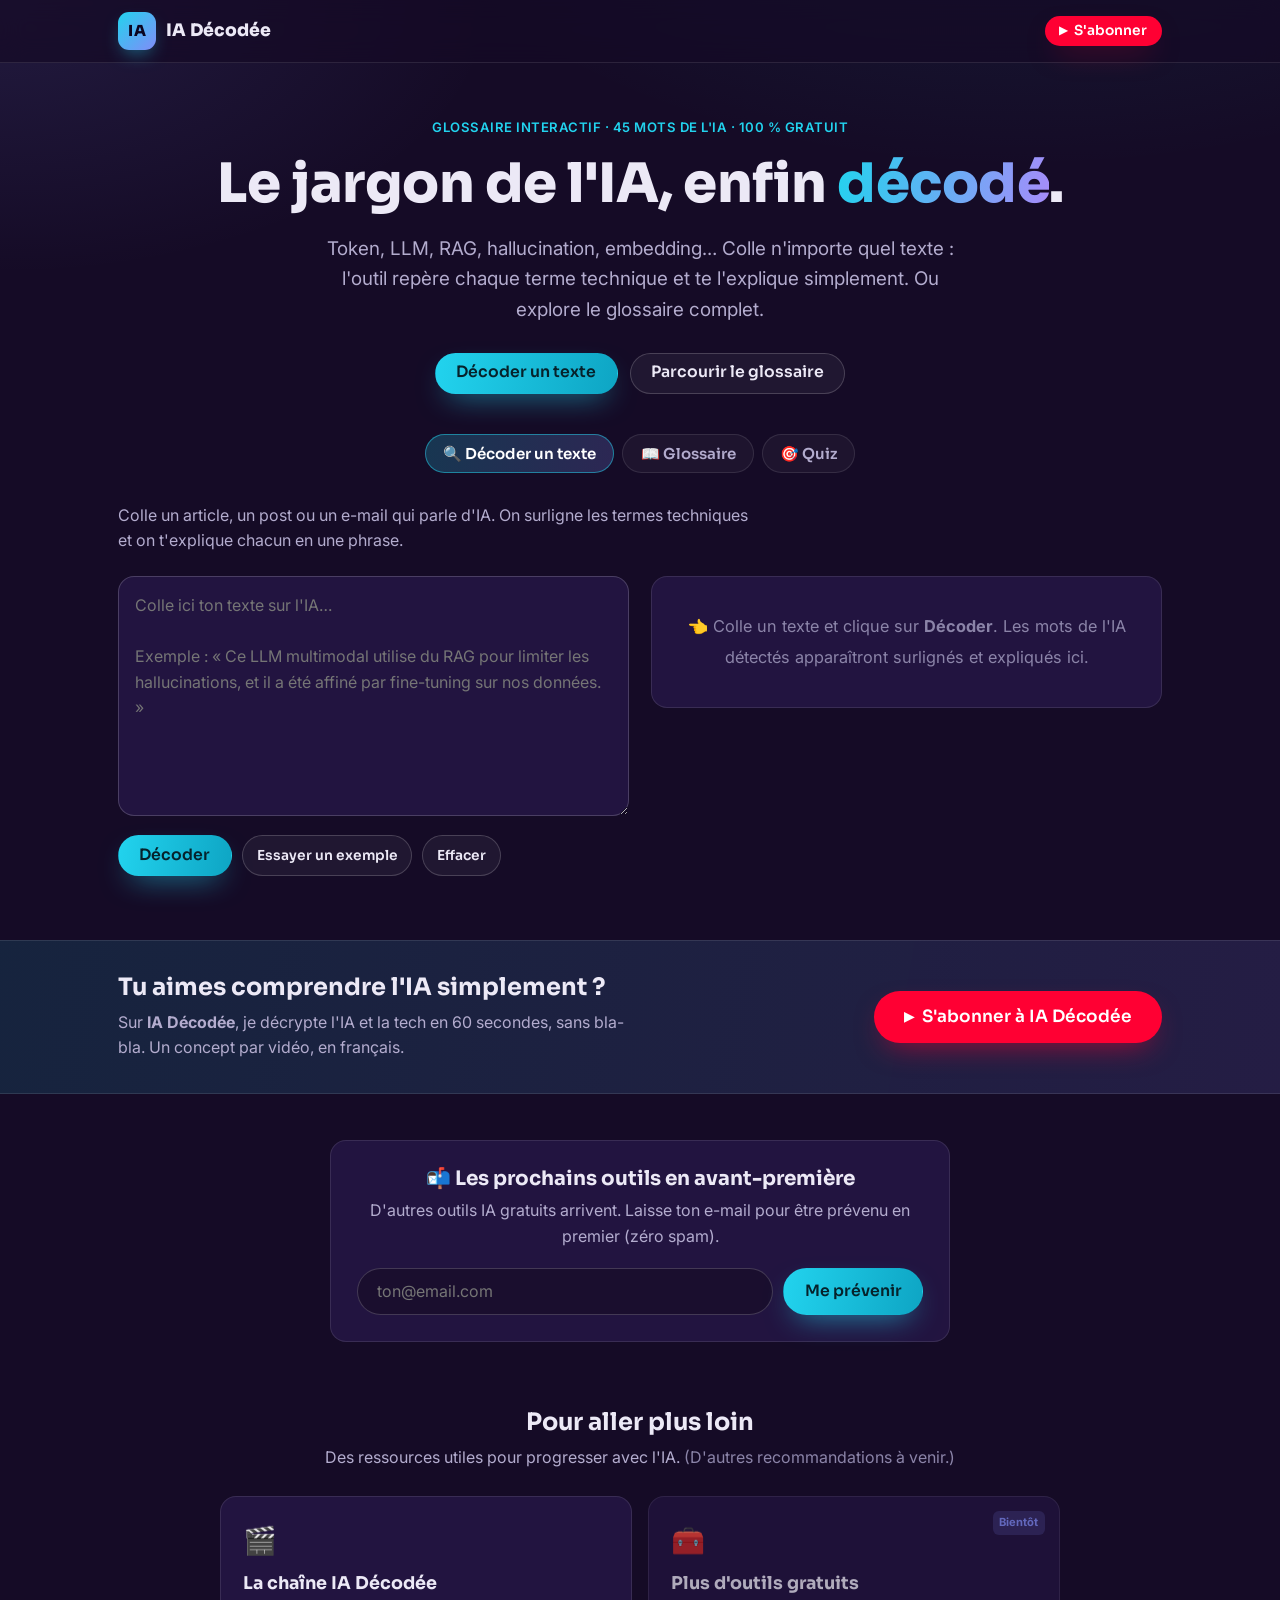
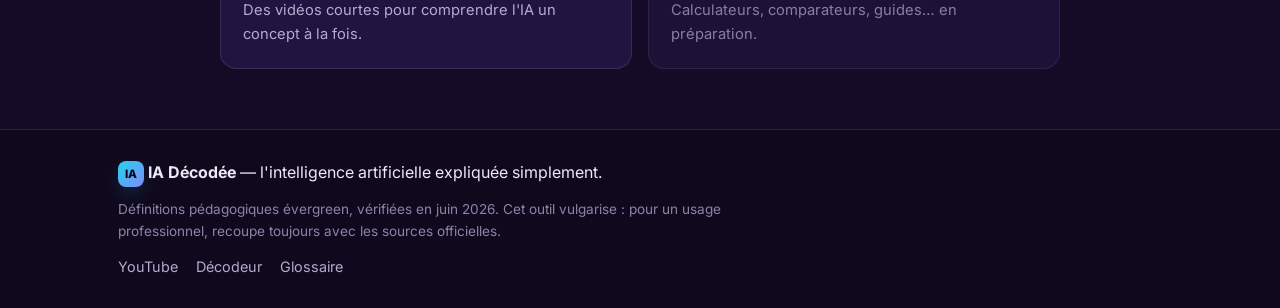
==== index.html @ 43be8f82 "IA Décodée — Décodeur de jargon IA (glossaire interactif 45 termes + décodeur de texte + quiz)" ====
<!DOCTYPE html>
<html lang="fr">
<head>
<meta charset="UTF-8" />
<meta name="viewport" content="width=device-width, initial-scale=1.0" />
<title>Décodeur de jargon IA — comprends tous les mots de l'intelligence artificielle | IA Décodée</title>
<meta name="description" content="Colle un texte sur l'IA : l'outil repère et explique automatiquement chaque terme technique (token, LLM, RAG, hallucination…). Glossaire interactif de 45 mots de l'IA, expliqués simplement en français. Gratuit." />
<meta name="keywords" content="glossaire IA, jargon intelligence artificielle, lexique IA, token, LLM, RAG, hallucination, IA expliquée simplement, vocabulaire IA français" />
<meta name="author" content="IA Décodée" />
<meta name="robots" content="index, follow" />
<link rel="canonical" href="https://itachiuchiha976.github.io/decodeur-ia/" />
<meta name="theme-color" content="#1a0e2e" />

<!-- Open Graph -->
<meta property="og:type" content="website" />
<meta property="og:site_name" content="IA Décodée" />
<meta property="og:title" content="Décodeur de jargon IA — tous les mots de l'IA expliqués simplement" />
<meta property="og:description" content="Colle un texte : l'outil repère et explique chaque terme technique de l'IA. Glossaire interactif de 45 mots, en français, gratuit." />
<meta property="og:url" content="https://itachiuchiha976.github.io/decodeur-ia/" />
<meta property="og:image" content="https://itachiuchiha976.github.io/decodeur-ia/og-image.png" />
<meta property="og:image:width" content="1200" />
<meta property="og:image:height" content="630" />
<meta property="og:locale" content="fr_FR" />

<!-- Twitter -->
<meta name="twitter:card" content="summary_large_image" />
<meta name="twitter:title" content="Décodeur de jargon IA — IA Décodée" />
<meta name="twitter:description" content="Colle un texte : l'outil explique chaque terme de l'IA. Glossaire interactif de 45 mots, en français." />
<meta name="twitter:image" content="https://itachiuchiha976.github.io/decodeur-ia/og-image.png" />

<link rel="icon" type="image/svg+xml" href="favicon.svg" />
<link rel="apple-touch-icon" href="favicon.svg" />
<link rel="manifest" href="manifest.webmanifest" />
<link rel="preconnect" href="https://fonts.googleapis.com" />
<link rel="preconnect" href="https://fonts.gstatic.com" crossorigin />
<link href="https://fonts.googleapis.com/css2?family=Sora:wght@400;600;700;800&family=Inter:wght@400;500;600&display=swap" rel="stylesheet" />
<link rel="stylesheet" href="styles.css" />

<!-- JSON-LD -->
<script type="application/ld+json">
{
  "@context": "https://schema.org",
  "@type": "WebApplication",
  "name": "Décodeur de jargon IA",
  "url": "https://itachiuchiha976.github.io/decodeur-ia/",
  "applicationCategory": "EducationalApplication",
  "operatingSystem": "Web",
  "inLanguage": "fr",
  "description": "Outil gratuit qui repère et explique automatiquement les termes de l'intelligence artificielle dans un texte, avec un glossaire interactif de 45 mots expliqués simplement.",
  "offers": { "@type": "Offer", "price": "0", "priceCurrency": "EUR" },
  "publisher": { "@type": "Organization", "name": "IA Décodée", "url": "https://www.youtube.com/@iadecodefr" }
}
</script>
<script type="application/ld+json">
{
  "@context": "https://schema.org",
  "@type": "FAQPage",
  "mainEntity": [
    {
      "@type": "Question",
      "name": "Qu'est-ce qu'un token en intelligence artificielle ?",
      "acceptedAnswer": { "@type": "Answer", "text": "Un token est l'unité de base que lit et produit un modèle de langage : un fragment de texte, souvent un bout de mot. En français, comptez environ 750 mots pour 1000 tokens." }
    },
    {
      "@type": "Question",
      "name": "Que veut dire LLM ?",
      "acceptedAnswer": { "@type": "Answer", "text": "LLM signifie « Large Language Model », grand modèle de langage : un modèle entraîné sur d'énormes quantités de texte pour comprendre et générer du langage. ChatGPT, Claude et Gemini reposent sur des LLM." }
    },
    {
      "@type": "Question",
      "name": "Qu'est-ce qu'une hallucination de l'IA ?",
      "acceptedAnswer": { "@type": "Answer", "text": "Une hallucination, c'est quand une IA génère une information fausse ou inventée tout en paraissant sûre d'elle, car elle prédit du texte plausible sans vérifier les faits." }
    }
  ]
}
</script>
</head>
<body>

<!-- AdSense : décommenter et remplacer ca-pub-XXXX par l'ID réel une fois le compte approuvé.
<script async src="https://pagead2.googlesyndication.com/pagead/js/adsbygoogle.js?client=ca-pub-XXXXXXXXXXXXXXXX" crossorigin="anonymous"></script>
-->

<header class="site-header">
  <div class="wrap header-inner">
    <a class="brand" href="./" aria-label="IA Décodée — accueil">
      <span class="brand-logo" aria-hidden="true">IA</span>
      <span class="brand-name">IA&nbsp;Décodée</span>
    </a>
    <a class="btn btn-sub btn-sm" href="https://www.youtube.com/@iadecodefr?sub_confirmation=1" target="_blank" rel="noopener">
      <span class="yt-ico" aria-hidden="true">▶</span> S'abonner
    </a>
  </div>
</header>

<main>
  <section class="hero">
    <div class="wrap">
      <p class="eyebrow">Glossaire interactif · 45 mots de l'IA · 100&nbsp;% gratuit</p>
      <h1>Le jargon de l'IA, enfin <span class="grad">décodé</span>.</h1>
      <p class="lead">Token, LLM, RAG, hallucination, embedding… Colle n'importe quel texte&nbsp;: l'outil repère chaque terme technique et te l'explique simplement. Ou explore le glossaire complet.</p>
      <div class="hero-actions">
        <a href="#decodeur" class="btn btn-primary">Décoder un texte</a>
        <a href="#glossaire" class="btn btn-ghost">Parcourir le glossaire</a>
      </div>
    </div>
  </section>

  <nav class="tabs wrap" role="tablist" aria-label="Sections de l'outil">
    <button class="tab is-active" data-tab="decodeur" role="tab" aria-selected="true">🔍 Décoder un texte</button>
    <button class="tab" data-tab="glossaire" role="tab" aria-selected="false">📖 Glossaire</button>
    <button class="tab" data-tab="quiz" role="tab" aria-selected="false">🎯 Quiz</button>
  </nav>

  <!-- ===== DÉCODEUR ===== -->
  <section id="decodeur" class="panel wrap is-active" role="tabpanel">
    <h2 class="sr-only">Décoder un texte</h2>
    <p class="panel-intro">Colle un article, un post ou un e-mail qui parle d'IA. On surligne les termes techniques et on t'explique chacun en une phrase.</p>
    <div class="decoder-grid">
      <div class="decoder-input">
        <textarea id="decoder-text" placeholder="Colle ici ton texte sur l'IA…&#10;&#10;Exemple : « Ce LLM multimodal utilise du RAG pour limiter les hallucinations, et il a été affiné par fine-tuning sur nos données. »"></textarea>
        <div class="decoder-buttons">
          <button id="btn-decode" class="btn btn-primary">Décoder</button>
          <button id="btn-sample" class="btn btn-ghost btn-sm">Essayer un exemple</button>
          <button id="btn-clear" class="btn btn-ghost btn-sm">Effacer</button>
        </div>
      </div>
      <div class="decoder-output">
        <div id="decoder-result" class="decoder-result placeholder">
          <p>👈 Colle un texte et clique sur <strong>Décoder</strong>. Les mots de l'IA détectés apparaîtront surlignés et expliqués ici.</p>
        </div>
        <div id="decoder-terms" class="detected-terms"></div>
      </div>
    </div>
  </section>

  <!-- ===== GLOSSAIRE ===== -->
  <section id="glossaire" class="panel wrap" role="tabpanel" hidden>
    <h2 class="sr-only">Glossaire de l'IA</h2>
    <div class="glossary-controls">
      <input id="search" type="search" placeholder="🔎 Chercher un terme (token, RAG, biais…)" aria-label="Chercher un terme" />
      <div id="cat-filters" class="filters" role="group" aria-label="Filtrer par catégorie"></div>
    </div>
    <p id="result-count" class="result-count"></p>
    <div id="glossary-grid" class="glossary-grid"></div>
    <p id="no-result" class="no-result" hidden>Aucun terme ne correspond. Essaie un autre mot.</p>
  </section>

  <!-- ===== QUIZ ===== -->
  <section id="quiz" class="panel wrap" role="tabpanel" hidden>
    <h2 class="sr-only">Quiz IA</h2>
    <div id="quiz-box" class="quiz-box">
      <div class="quiz-start">
        <h3>Teste tes connaissances en IA</h3>
        <p>10 questions tirées du glossaire. Sauras-tu reconnaître les bons concepts&nbsp;?</p>
        <button id="btn-quiz-start" class="btn btn-primary">Commencer le quiz</button>
      </div>
    </div>
  </section>

  <!-- ===== FUNNEL ===== -->
  <section class="cta-band">
    <div class="wrap cta-inner">
      <div class="cta-text">
        <h2>Tu aimes comprendre l'IA simplement&nbsp;?</h2>
        <p>Sur <strong>IA Décodée</strong>, je décrypte l'IA et la tech en 60 secondes, sans bla-bla. Un concept par vidéo, en français.</p>
      </div>
      <a class="btn btn-sub btn-lg" href="https://www.youtube.com/@iadecodefr?sub_confirmation=1" target="_blank" rel="noopener">
        <span class="yt-ico" aria-hidden="true">▶</span> S'abonner à IA&nbsp;Décodée
      </a>
    </div>
  </section>

  <section class="email-capture wrap">
    <div class="email-card">
      <h3>📬 Les prochains outils en avant-première</h3>
      <p>D'autres outils IA gratuits arrivent. Laisse ton e-mail pour être prévenu en premier (zéro spam).</p>
      <form id="email-form" class="email-form">
        <input id="email-input" type="email" required placeholder="ton@email.com" aria-label="Ton adresse e-mail" />
        <button type="submit" class="btn btn-primary">Me prévenir</button>
      </form>
      <p id="email-msg" class="email-msg" hidden>✅ C'est noté, merci&nbsp;! Tu seras prévenu pour les prochains outils.</p>
    </div>
  </section>

  <section class="resources wrap">
    <h2>Pour aller plus loin</h2>
    <p class="resources-sub">Des ressources utiles pour progresser avec l'IA. <span class="muted">(D'autres recommandations à venir.)</span></p>
    <div class="resource-grid">
      <a class="resource-card" href="https://www.youtube.com/@iadecodefr" target="_blank" rel="noopener">
        <span class="resource-ico">🎬</span>
        <h3>La chaîne IA Décodée</h3>
        <p>Des vidéos courtes pour comprendre l'IA un concept à la fois.</p>
      </a>
      <div class="resource-card soon">
        <span class="resource-ico">🧰</span>
        <h3>Plus d'outils gratuits</h3>
        <p>Calculateurs, comparateurs, guides… en préparation.</p>
        <span class="badge-soon">Bientôt</span>
      </div>
      <!-- Emplacement prêt pour des recommandations d'outils (affiliation possible). -->
    </div>
  </section>
</main>

<footer class="site-footer">
  <div class="wrap footer-inner">
    <div>
      <span class="brand-logo small" aria-hidden="true">IA</span>
      <strong>IA Décodée</strong> — l'intelligence artificielle expliquée simplement.
    </div>
    <p class="footer-note">Définitions pédagogiques évergreen, vérifiées en juin 2026. Cet outil vulgarise&nbsp;: pour un usage professionnel, recoupe toujours avec les sources officielles.</p>
    <div class="footer-links">
      <a href="https://www.youtube.com/@iadecodefr?sub_confirmation=1" target="_blank" rel="noopener">YouTube</a>
      <a href="#decodeur">Décodeur</a>
      <a href="#glossaire">Glossaire</a>
    </div>
  </div>
</footer>

<!-- Modal terme -->
<div id="term-modal" class="modal" hidden role="dialog" aria-modal="true" aria-labelledby="modal-title">
  <div class="modal-backdrop" data-close></div>
  <div class="modal-card">
    <button class="modal-close" data-close aria-label="Fermer">×</button>
    <div id="modal-body"></div>
  </div>
</div>

<script src="data.js"></script>
<script src="app.js"></script>
</body>
</html>
---- styles.css ----
/* ===== IA Décodée — Décodeur de jargon IA ===== */
:root{
  --bg:#150b26;
  --bg-2:#1a0e2e;
  --panel:#221440;
  --panel-2:#2a1850;
  --line:rgba(255,255,255,.10);
  --line-strong:rgba(255,255,255,.18);
  --text:#ece9f6;
  --text-dim:#b3acce;
  --muted:#8b84a8;
  --cyan:#22d3ee;
  --cyan-2:#0ea5c4;
  --indigo:#818cf8;
  --violet:#a78bfa;
  --green:#34d399;
  --amber:#fbbf24;
  --pink:#f472b6;
  --radius:16px;
  --radius-sm:11px;
  --shadow:0 18px 50px -22px rgba(0,0,0,.7);
  --maxw:1080px;
}
*{box-sizing:border-box}
html{scroll-behavior:smooth}
body{
  margin:0;
  font-family:"Inter",system-ui,-apple-system,Segoe UI,Roboto,sans-serif;
  background:
    radial-gradient(1100px 600px at 80% -10%, rgba(34,211,238,.10), transparent 60%),
    radial-gradient(900px 500px at 0% 0%, rgba(129,140,248,.12), transparent 55%),
    var(--bg);
  color:var(--text);
  line-height:1.6;
  -webkit-font-smoothing:antialiased;
}
.wrap{width:100%;max-width:var(--maxw);margin:0 auto;padding:0 18px}
h1,h2,h3{font-family:"Sora",sans-serif;line-height:1.18;margin:0}
a{color:var(--cyan);text-decoration:none}
.sr-only{position:absolute;width:1px;height:1px;padding:0;margin:-1px;overflow:hidden;clip:rect(0,0,0,0);border:0}
.muted{color:var(--muted)}
.grad{background:linear-gradient(100deg,var(--cyan),var(--violet));-webkit-background-clip:text;background-clip:text;color:transparent}

/* ===== Buttons ===== */
.btn{
  display:inline-flex;align-items:center;gap:.5em;justify-content:center;
  font-family:"Sora",sans-serif;font-weight:600;font-size:.98rem;
  padding:.74em 1.3em;border-radius:999px;border:1px solid transparent;
  cursor:pointer;transition:transform .15s ease,box-shadow .2s ease,background .2s ease;
  text-align:center;line-height:1;
}
.btn:hover{transform:translateY(-2px)}
.btn:active{transform:translateY(0)}
.btn-sm{padding:.55em 1em;font-size:.86rem}
.btn-lg{padding:.95em 1.7em;font-size:1.06rem}
.btn-primary{background:linear-gradient(100deg,var(--cyan),var(--cyan-2));color:#06222b;box-shadow:0 12px 30px -12px rgba(34,211,238,.7)}
.btn-ghost{background:rgba(255,255,255,.05);color:var(--text);border-color:var(--line-strong)}
.btn-ghost:hover{background:rgba(255,255,255,.10)}
.btn-sub{background:#ff0033;color:#fff;box-shadow:0 12px 30px -12px rgba(255,0,51,.65)}
.btn-sub:hover{background:#e60030}
.yt-ico{font-size:.78em;transform:translateY(0)}

/* ===== Header ===== */
.site-header{position:sticky;top:0;z-index:50;backdrop-filter:blur(12px);
  background:rgba(21,11,38,.72);border-bottom:1px solid var(--line)}
.header-inner{display:flex;align-items:center;justify-content:space-between;height:62px}
.brand{display:flex;align-items:center;gap:.6em;color:var(--text);font-family:"Sora",sans-serif;font-weight:800}
.brand-logo{
  display:grid;place-items:center;width:38px;height:38px;border-radius:11px;
  background:linear-gradient(135deg,var(--cyan),var(--indigo));
  color:#0b0420;font-weight:800;font-size:.95rem;letter-spacing:.5px;
  box-shadow:0 8px 20px -8px rgba(34,211,238,.7)
}
.brand-logo.small{width:26px;height:26px;font-size:.72rem;border-radius:8px;display:inline-grid;vertical-align:middle}
.brand-name{font-size:1.08rem}

/* ===== Hero ===== */
.hero{padding:54px 0 26px;text-align:center}
.eyebrow{font-size:.82rem;letter-spacing:.5px;text-transform:uppercase;color:var(--cyan);font-weight:600;margin:0 0 14px}
.hero h1{font-size:clamp(2rem,6vw,3.4rem);font-weight:800;letter-spacing:-.5px}
.lead{max-width:660px;margin:18px auto 0;color:var(--text-dim);font-size:clamp(1rem,2.4vw,1.18rem)}
.hero-actions{display:flex;gap:12px;justify-content:center;flex-wrap:wrap;margin-top:28px}

/* ===== Tabs ===== */
.tabs{display:flex;gap:8px;justify-content:center;flex-wrap:wrap;margin:14px auto 0}
.tab{
  font-family:"Sora",sans-serif;font-weight:600;font-size:.94rem;color:var(--text-dim);
  background:rgba(255,255,255,.04);border:1px solid var(--line);border-radius:999px;
  padding:.6em 1.15em;cursor:pointer;transition:.18s
}
.tab:hover{color:var(--text);background:rgba(255,255,255,.08)}
.tab.is-active{background:linear-gradient(100deg,rgba(34,211,238,.22),rgba(129,140,248,.22));
  color:#fff;border-color:rgba(34,211,238,.5)}

/* ===== Panels ===== */
.panel{padding:30px 18px 10px;animation:fade .35s ease}
.panel[hidden]{display:none}
@keyframes fade{from{opacity:0;transform:translateY(8px)}to{opacity:1;transform:none}}
.panel-intro{color:var(--text-dim);max-width:640px;margin:0 0 22px}

/* ===== Decoder ===== */
.decoder-grid{display:grid;grid-template-columns:1fr 1fr;gap:22px}
@media(max-width:820px){.decoder-grid{grid-template-columns:1fr}}
#decoder-text{
  width:100%;min-height:240px;resize:vertical;
  background:var(--panel);border:1px solid var(--line-strong);border-radius:var(--radius);
  color:var(--text);padding:16px;font-size:1rem;font-family:inherit;line-height:1.6
}
#decoder-text:focus{outline:none;border-color:var(--cyan);box-shadow:0 0 0 3px rgba(34,211,238,.18)}
.decoder-buttons{display:flex;gap:10px;flex-wrap:wrap;margin-top:12px}
.decoder-result{
  background:var(--panel);border:1px solid var(--line);border-radius:var(--radius);
  padding:18px;min-height:120px;font-size:1.02rem;line-height:1.9
}
.decoder-result.placeholder{color:var(--muted);display:grid;place-items:center;text-align:center}
mark.term-hit{
  background:linear-gradient(transparent 55%, rgba(34,211,238,.32) 55%);
  color:#fff;border-radius:4px;padding:0 2px;cursor:pointer;font-weight:600;
  border-bottom:2px solid var(--cyan);transition:.15s
}
mark.term-hit:hover{background:rgba(34,211,238,.32)}
.detected-terms{margin-top:18px;display:flex;flex-direction:column;gap:12px}
.detected-head{font-family:"Sora",sans-serif;font-weight:700;color:var(--cyan);font-size:.95rem;margin:4px 0}
.det-card{
  background:var(--panel-2);border:1px solid var(--line);border-left:3px solid var(--cyan);
  border-radius:var(--radius-sm);padding:12px 14px
}
.det-card h4{font-family:"Sora",sans-serif;font-size:1rem;margin:0 0 4px}
.det-card p{margin:0;color:var(--text-dim);font-size:.94rem}

/* ===== Glossary ===== */
.glossary-controls{display:flex;flex-direction:column;gap:14px;margin-bottom:8px}
#search{
  width:100%;background:var(--panel);border:1px solid var(--line-strong);border-radius:999px;
  color:var(--text);padding:.85em 1.2em;font-size:1rem;font-family:inherit
}
#search:focus{outline:none;border-color:var(--cyan);box-shadow:0 0 0 3px rgba(34,211,238,.18)}
.filters{display:flex;gap:8px;flex-wrap:wrap}
.chip{
  font-size:.84rem;font-weight:600;font-family:"Sora",sans-serif;
  padding:.42em .9em;border-radius:999px;border:1px solid var(--line-strong);
  background:transparent;color:var(--text-dim);cursor:pointer;transition:.16s
}
.chip:hover{color:var(--text)}
.chip.is-active{color:#0b0420;border-color:transparent}
.result-count{color:var(--muted);font-size:.86rem;margin:14px 0}
.glossary-grid{display:grid;grid-template-columns:repeat(auto-fill,minmax(250px,1fr));gap:14px}
.term-card{
  background:var(--panel);border:1px solid var(--line);border-radius:var(--radius);
  padding:16px 16px 15px;cursor:pointer;transition:.18s;position:relative;overflow:hidden;
  border-top:3px solid var(--cat,var(--cyan))
}
.term-card:hover{transform:translateY(-3px);border-color:var(--line-strong);box-shadow:var(--shadow)}
.term-card h3{font-size:1.05rem;margin:0 0 7px;padding-right:6px}
.term-card .short{color:var(--text-dim);font-size:.92rem;margin:0}
.term-meta{display:flex;gap:7px;flex-wrap:wrap;margin-top:12px}
.tag{font-size:.72rem;font-weight:600;padding:.25em .6em;border-radius:6px;letter-spacing:.2px}
.tag-cat{color:#0b0420}
.tag-lvl{background:rgba(255,255,255,.07);color:var(--text-dim)}
.no-result{text-align:center;color:var(--muted);padding:40px 0}

/* ===== Quiz ===== */
.quiz-box{background:var(--panel);border:1px solid var(--line);border-radius:var(--radius);padding:26px;max-width:640px;margin:0 auto;text-align:center}
.quiz-box h3{font-size:1.3rem;margin-bottom:8px}
.quiz-box p{color:var(--text-dim)}
.quiz-progress{color:var(--muted);font-size:.85rem;margin-bottom:6px;text-align:left}
.quiz-q{font-family:"Sora",sans-serif;font-size:1.18rem;font-weight:700;margin:6px 0 18px;text-align:left}
.quiz-options{display:flex;flex-direction:column;gap:10px}
.quiz-opt{
  text-align:left;background:var(--panel-2);border:1px solid var(--line-strong);border-radius:var(--radius-sm);
  color:var(--text);padding:.9em 1.1em;cursor:pointer;font-size:.98rem;font-family:inherit;transition:.15s
}
.quiz-opt:hover{border-color:var(--cyan);background:rgba(34,211,238,.08)}
.quiz-opt.correct{border-color:var(--green);background:rgba(52,211,153,.16);color:#d6ffe9}
.quiz-opt.wrong{border-color:#f87171;background:rgba(248,113,113,.14)}
.quiz-opt:disabled{cursor:default}
.quiz-feedback{margin-top:16px;font-size:.95rem;color:var(--text-dim);text-align:left;min-height:1.2em}
.quiz-next{margin-top:18px}
.quiz-score{font-size:2.6rem;font-family:"Sora",sans-serif;font-weight:800}
.quiz-score .grad{display:inline}

/* ===== CTA band ===== */
.cta-band{margin:54px 0 0;background:linear-gradient(100deg,rgba(34,211,238,.12),rgba(129,140,248,.14));
  border-top:1px solid var(--line);border-bottom:1px solid var(--line)}
.cta-inner{display:flex;align-items:center;justify-content:space-between;gap:24px;padding:32px 18px;flex-wrap:wrap}
.cta-text h2{font-size:1.5rem}
.cta-text p{color:var(--text-dim);margin:8px 0 0;max-width:520px}

/* ===== Email ===== */
.email-capture{padding:46px 18px}
.email-card{background:var(--panel);border:1px solid var(--line);border-radius:var(--radius);padding:26px;max-width:620px;margin:0 auto;text-align:center}
.email-card h3{font-size:1.25rem}
.email-card p{color:var(--text-dim);margin:8px 0 18px}
.email-form{display:flex;gap:10px;flex-wrap:wrap;justify-content:center}
.email-form input{
  flex:1;min-width:220px;background:var(--bg-2);border:1px solid var(--line-strong);border-radius:999px;
  color:var(--text);padding:.8em 1.2em;font-size:1rem;font-family:inherit
}
.email-form input:focus{outline:none;border-color:var(--cyan)}
.email-msg{color:var(--green);font-weight:600;margin-top:14px}

/* ===== Resources ===== */
.resources{padding:20px 18px 60px}
.resources h2{font-size:1.5rem;text-align:center}
.resources-sub{text-align:center;color:var(--text-dim);margin:8px 0 26px}
.resource-grid{display:grid;grid-template-columns:repeat(auto-fit,minmax(220px,1fr));gap:16px;max-width:840px;margin:0 auto}
.resource-card{
  background:var(--panel);border:1px solid var(--line);border-radius:var(--radius);padding:22px;
  display:block;color:var(--text);transition:.18s;position:relative
}
a.resource-card:hover{transform:translateY(-3px);border-color:var(--line-strong);box-shadow:var(--shadow)}
.resource-ico{font-size:1.7rem}
.resource-card h3{font-size:1.1rem;margin:10px 0 6px}
.resource-card p{color:var(--text-dim);font-size:.92rem;margin:0}
.resource-card.soon{opacity:.72}
.badge-soon{position:absolute;top:14px;right:14px;font-size:.7rem;font-weight:700;background:rgba(129,140,248,.2);color:var(--indigo);padding:.25em .6em;border-radius:6px}

/* ===== Footer ===== */
.site-footer{border-top:1px solid var(--line);background:rgba(0,0,0,.22)}
.footer-inner{padding:30px 18px;display:flex;flex-direction:column;gap:12px;align-items:flex-start}
.footer-note{color:var(--muted);font-size:.85rem;max-width:620px;margin:0}
.footer-links{display:flex;gap:18px;flex-wrap:wrap}
.footer-links a{color:var(--text-dim);font-size:.9rem}
.footer-links a:hover{color:var(--cyan)}

/* ===== Modal ===== */
.modal{position:fixed;inset:0;z-index:100;display:grid;place-items:center;padding:18px}
.modal[hidden]{display:none}
.modal-backdrop{position:absolute;inset:0;background:rgba(8,4,18,.78);backdrop-filter:blur(4px)}
.modal-card{position:relative;background:var(--panel);border:1px solid var(--line-strong);
  border-radius:var(--radius);padding:28px 24px 24px;max-width:520px;width:100%;box-shadow:var(--shadow);
  animation:pop .25s ease;max-height:88vh;overflow:auto}
@keyframes pop{from{opacity:0;transform:scale(.96)}to{opacity:1;transform:none}}
.modal-close{position:absolute;top:12px;right:14px;background:none;border:none;color:var(--muted);
  font-size:1.8rem;line-height:1;cursor:pointer}
.modal-close:hover{color:var(--text)}
.modal-card h3{font-size:1.35rem;margin:0 0 4px;padding-right:24px}
.modal-meta{display:flex;gap:7px;flex-wrap:wrap;margin:10px 0 16px}
.modal-card .m-def{color:var(--text);margin:0 0 16px}
.m-example{background:var(--panel-2);border-left:3px solid var(--cyan);border-radius:8px;padding:12px 14px;color:var(--text-dim);font-size:.95rem}
.m-example b{color:var(--cyan);font-weight:600}
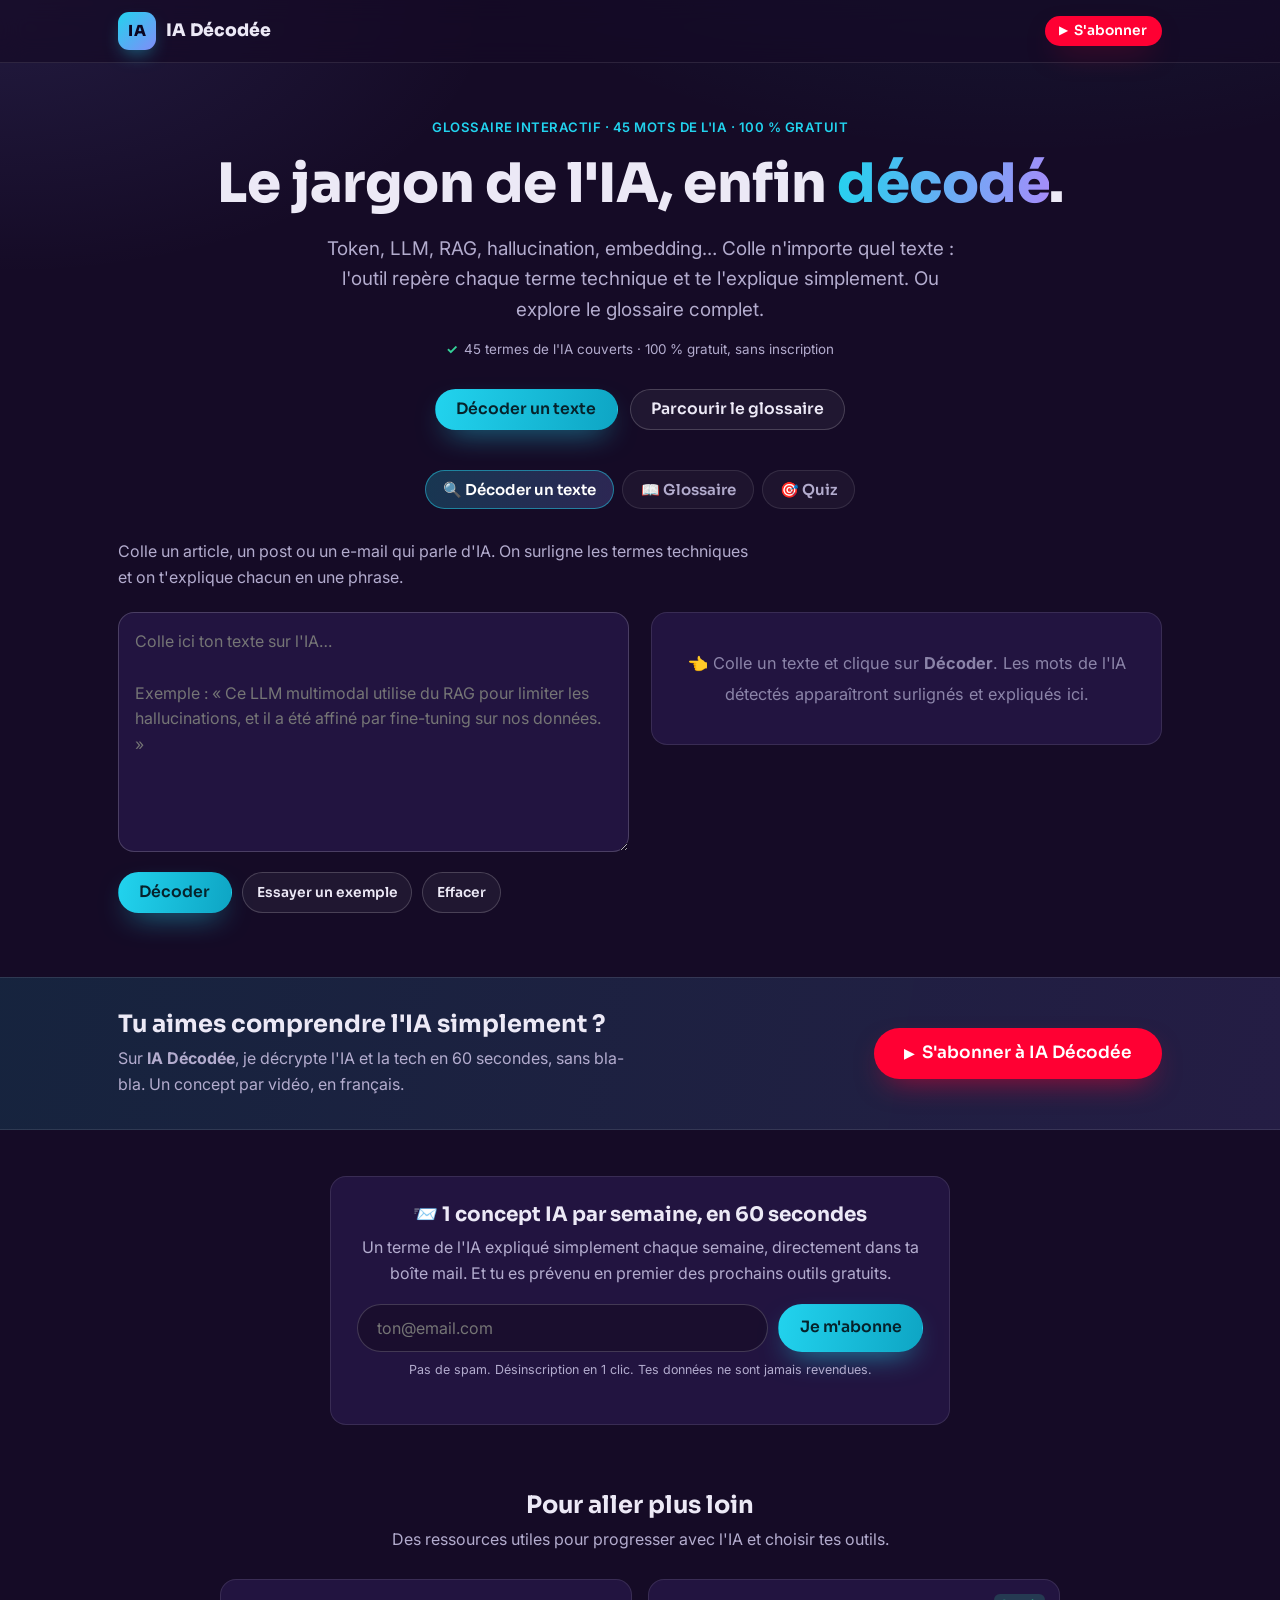
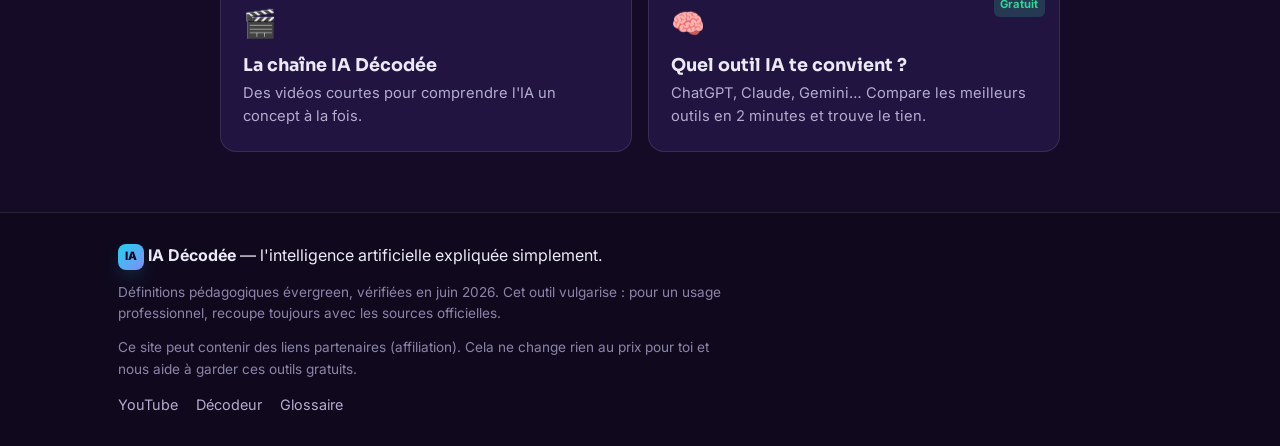
==== commit d2a9de80: "Deploy 27/06: capture email Web3Forms + CTA next-step + fixes conversion (ultracode)" ====
--- a/index.html
+++ b/index.html
@@ -99,6 +99,7 @@
       <p class="eyebrow">Glossaire interactif · 45 mots de l'IA · 100&nbsp;% gratuit</p>
       <h1>Le jargon de l'IA, enfin <span class="grad">décodé</span>.</h1>
       <p class="lead">Token, LLM, RAG, hallucination, embedding… Colle n'importe quel texte&nbsp;: l'outil repère chaque terme technique et te l'explique simplement. Ou explore le glossaire complet.</p>
+      <p class="social-proof"><span aria-hidden="true">✓</span> 45&nbsp;termes de l'IA couverts · 100&nbsp;% gratuit, sans inscription</p>
       <div class="hero-actions">
         <a href="#decodeur" class="btn btn-primary">Décoder un texte</a>
         <a href="#glossaire" class="btn btn-ghost">Parcourir le glossaire</a>
@@ -173,32 +174,36 @@
 
   <section class="email-capture wrap">
     <div class="email-card">
-      <h3>📬 Les prochains outils en avant-première</h3>
-      <p>D'autres outils IA gratuits arrivent. Laisse ton e-mail pour être prévenu en premier (zéro spam).</p>
-      <form id="email-form" class="email-form">
-        <input id="email-input" type="email" required placeholder="ton@email.com" aria-label="Ton adresse e-mail" />
-        <button type="submit" class="btn btn-primary">Me prévenir</button>
+      <h3>📨 1 concept IA par semaine, en 60 secondes</h3>
+      <p>Un terme de l'IA expliqué simplement chaque semaine, directement dans ta boîte mail. Et tu es prévenu en premier des prochains outils gratuits.</p>
+      <form id="email-form" class="email-form" action="https://api.web3forms.com/submit" method="POST">
+        <input type="hidden" name="access_key" value="d97a8c73-b827-48bb-b437-e053a73fdb7e">
+        <input type="hidden" name="subject" value="IA Décodée — nouveau lead">
+        <input type="hidden" name="from_name" value="IA Décodée">
+        <input type="checkbox" name="botcheck" style="display:none !important" tabindex="-1" autocomplete="off">
+        <input id="email-input" name="email" type="email" required placeholder="ton@email.com" aria-label="Ton adresse e-mail" />
+        <button type="submit" class="btn btn-primary">Je m'abonne</button>
       </form>
-      <p id="email-msg" class="email-msg" hidden>✅ C'est noté, merci&nbsp;! Tu seras prévenu pour les prochains outils.</p>
+      <p class="email-legal">Pas de spam. Désinscription en 1 clic. Tes données ne sont jamais revendues.</p>
+      <p id="email-msg" class="email-msg" hidden>✅ Merci&nbsp;! Tu es sur la liste.</p>
     </div>
   </section>
 
   <section class="resources wrap">
     <h2>Pour aller plus loin</h2>
-    <p class="resources-sub">Des ressources utiles pour progresser avec l'IA. <span class="muted">(D'autres recommandations à venir.)</span></p>
+    <p class="resources-sub">Des ressources utiles pour progresser avec l'IA et choisir tes outils.</p>
     <div class="resource-grid">
       <a class="resource-card" href="https://www.youtube.com/@iadecodefr" target="_blank" rel="noopener">
         <span class="resource-ico">🎬</span>
         <h3>La chaîne IA Décodée</h3>
         <p>Des vidéos courtes pour comprendre l'IA un concept à la fois.</p>
       </a>
-      <div class="resource-card soon">
-        <span class="resource-ico">🧰</span>
-        <h3>Plus d'outils gratuits</h3>
-        <p>Calculateurs, comparateurs, guides… en préparation.</p>
-        <span class="badge-soon">Bientôt</span>
-      </div>
-      <!-- Emplacement prêt pour des recommandations d'outils (affiliation possible). -->
+      <a class="resource-card" href="https://itachiuchiha976.github.io/comparateur-ia" target="_blank" rel="sponsored nofollow noopener">
+        <span class="resource-ico">🧠</span>
+        <h3>Quel outil IA te convient&nbsp;?</h3>
+        <p>ChatGPT, Claude, Gemini… Compare les meilleurs outils en 2&nbsp;minutes et trouve le tien.</p>
+        <span class="badge-free">Gratuit</span>
+      </a>
     </div>
   </section>
 </main>
@@ -210,6 +215,7 @@
       <strong>IA Décodée</strong> — l'intelligence artificielle expliquée simplement.
     </div>
     <p class="footer-note">Définitions pédagogiques évergreen, vérifiées en juin 2026. Cet outil vulgarise&nbsp;: pour un usage professionnel, recoupe toujours avec les sources officielles.</p>
+    <p class="footer-note">Ce site peut contenir des liens partenaires (affiliation). Cela ne change rien au prix pour toi et nous aide à garder ces outils gratuits.</p>
     <div class="footer-links">
       <a href="https://www.youtube.com/@iadecodefr?sub_confirmation=1" target="_blank" rel="noopener">YouTube</a>
       <a href="#decodeur">Décodeur</a>
--- a/styles.css
+++ b/styles.css
@@ -198,6 +198,23 @@
 }
 .email-form input:focus{outline:none;border-color:var(--cyan)}
 .email-msg{color:var(--green);font-weight:600;margin-top:14px}
+.email-legal{color:var(--muted);font-size:.78rem;margin:14px 0 0}
+
+/* ===== Social proof ===== */
+.social-proof{font-size:.84rem;color:var(--text-dim);margin:14px auto 0;display:inline-flex;align-items:center;gap:.4em}
+.social-proof span{color:var(--green);font-weight:700}
+
+/* ===== Decoder next-step CTA ===== */
+.decoder-next{
+  display:block;margin-top:4px;background:var(--panel-2);
+  border:1px solid var(--line-strong);border-left:3px solid var(--violet);
+  border-radius:var(--radius-sm);padding:12px 14px;color:var(--text);
+  font-size:.94rem;font-weight:600;transition:.16s;min-height:44px
+}
+.decoder-next:hover{border-color:var(--violet);background:rgba(167,139,250,.12)}
+
+/* ===== Badge gratuit ===== */
+.badge-free{position:absolute;top:14px;right:14px;font-size:.7rem;font-weight:700;background:rgba(52,211,153,.2);color:var(--green);padding:.25em .6em;border-radius:6px}
 
 /* ===== Resources ===== */
 .resources{padding:20px 18px 60px}
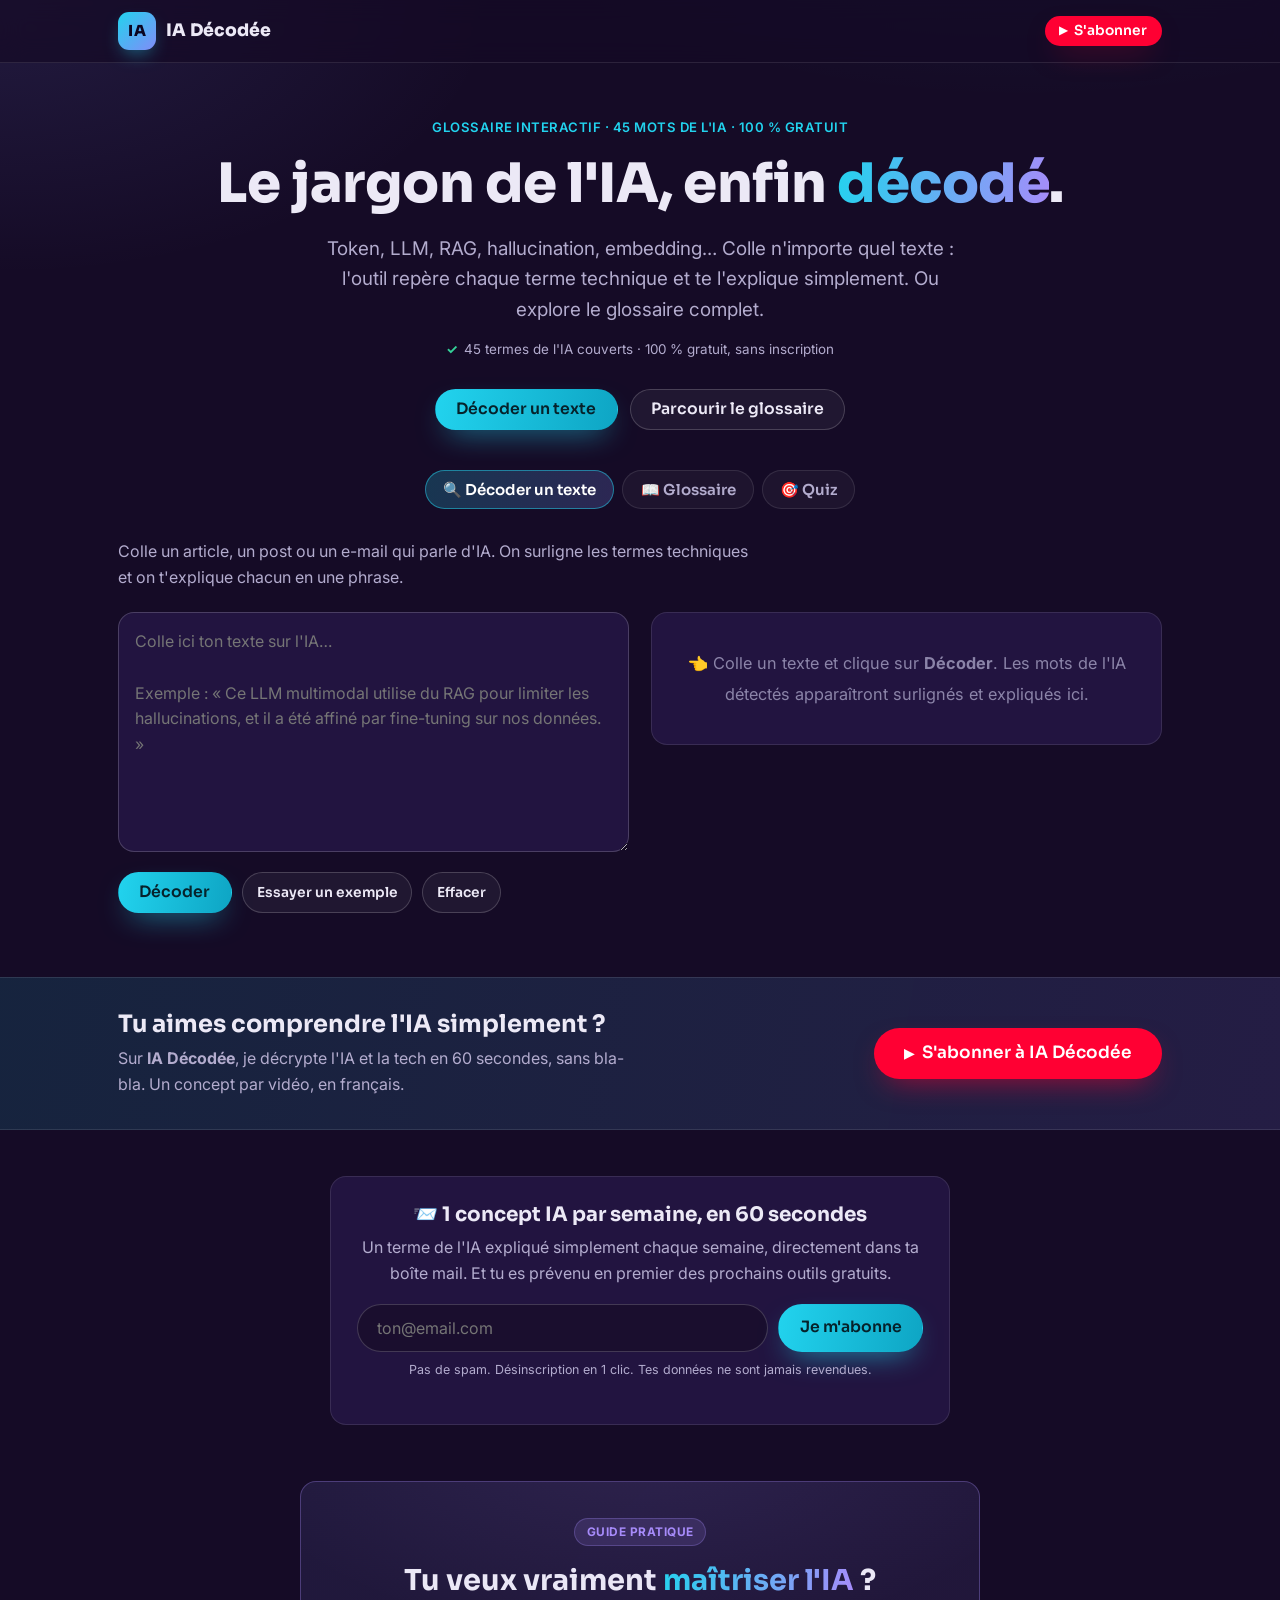
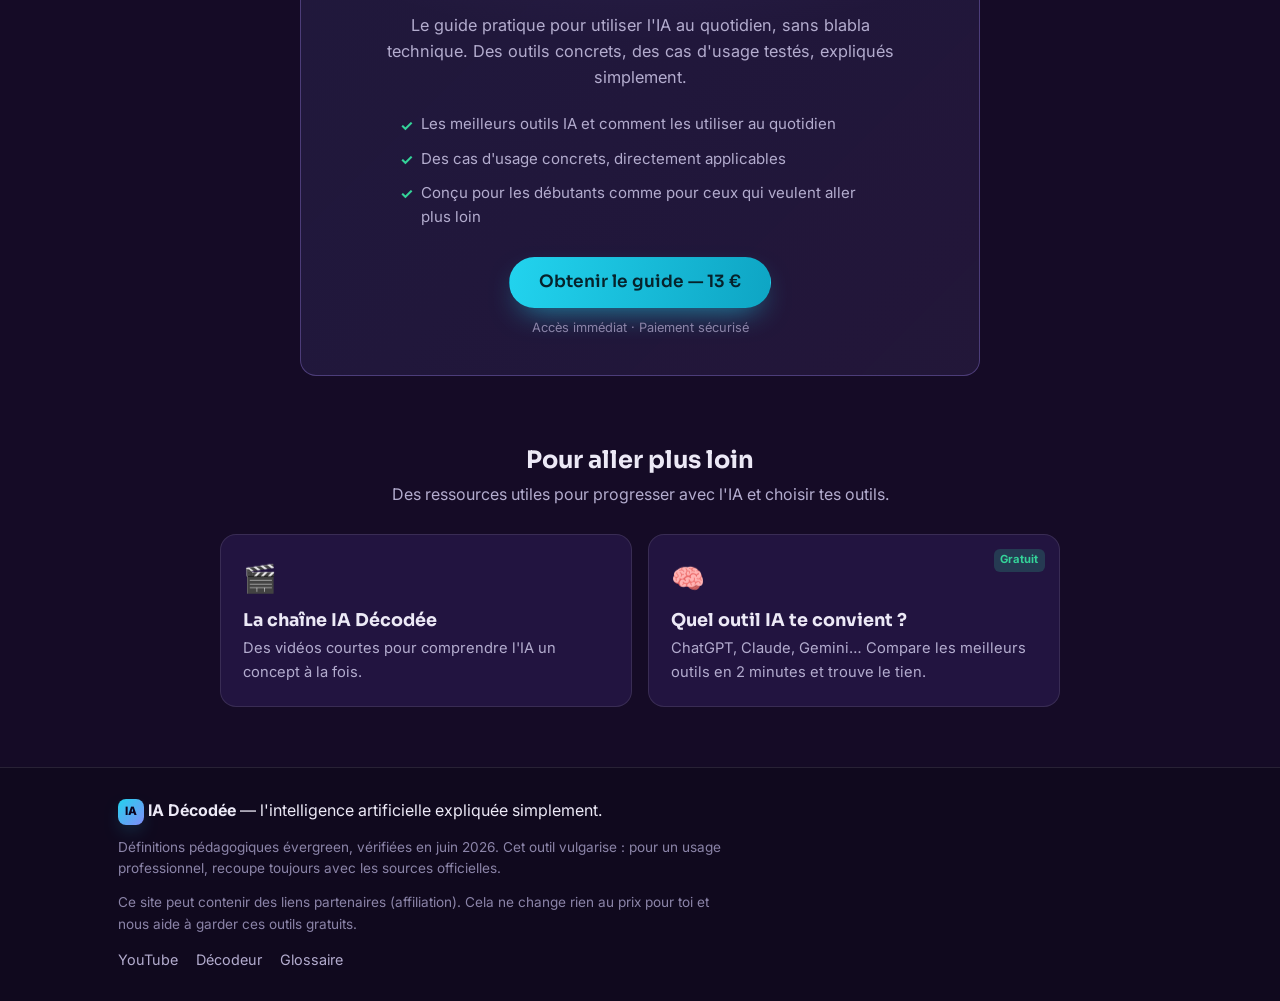
==== commit 0a90c283: "Tunnel de vente: offre Gumroad + heros valides (BOS 27/06) Co-Authored-By: Claude Opus 4.8 <noreply@" ====
--- a/index.html
+++ b/index.html
@@ -189,6 +189,26 @@
     </div>
   </section>
 
+  <!-- ===== OFFRE PRODUIT ===== -->
+  <section class="product-offer wrap">
+    <div class="product-offer-card">
+      <span class="product-offer-badge">Guide pratique</span>
+      <h2>Tu veux vraiment <span class="grad">maîtriser l'IA</span>&nbsp;?</h2>
+      <p class="product-offer-pitch">Le guide pratique pour utiliser l'IA au quotidien, sans blabla technique. Des outils concrets, des cas d'usage testés, expliqués simplement.</p>
+      <ul class="product-offer-list">
+        <li>Les meilleurs outils IA et comment les utiliser au quotidien</li>
+        <li>Des cas d'usage concrets, directement applicables</li>
+        <li>Conçu pour les débutants comme pour ceux qui veulent aller plus loin</li>
+      </ul>
+      <div class="product-offer-cta">
+        <a href="https://boutiquefred.gumroad.com/l/maitriser-ia-2026" target="_blank" rel="noopener" class="btn btn-primary btn-lg">
+          Obtenir le guide &mdash; 13&nbsp;&euro;
+        </a>
+        <p class="product-offer-sub">Accès immédiat &middot; Paiement sécurisé</p>
+      </div>
+    </div>
+  </section>
+
   <section class="resources wrap">
     <h2>Pour aller plus loin</h2>
     <p class="resources-sub">Des ressources utiles pour progresser avec l'IA et choisir tes outils.</p>
--- a/styles.css
+++ b/styles.css
@@ -232,6 +232,36 @@
 .resource-card.soon{opacity:.72}
 .badge-soon{position:absolute;top:14px;right:14px;font-size:.7rem;font-weight:700;background:rgba(129,140,248,.2);color:var(--indigo);padding:.25em .6em;border-radius:6px}
 
+/* ===== Product offer ===== */
+.product-offer{padding:10px 18px 50px}
+.product-offer-card{
+  background:linear-gradient(135deg,rgba(129,140,248,.11),rgba(167,139,250,.09));
+  border:1px solid rgba(167,139,250,.32);border-radius:var(--radius);
+  padding:36px 32px;max-width:680px;margin:0 auto;text-align:center;
+  position:relative;overflow:hidden
+}
+.product-offer-card::before{
+  content:'';position:absolute;inset:0;
+  background:radial-gradient(600px 300px at 50% -10%,rgba(167,139,250,.10),transparent 70%);
+  pointer-events:none
+}
+.product-offer-badge{
+  display:inline-block;font-size:.74rem;font-weight:700;letter-spacing:.5px;
+  text-transform:uppercase;color:var(--violet);background:rgba(167,139,250,.14);
+  border:1px solid rgba(167,139,250,.28);border-radius:999px;padding:.3em .95em;margin-bottom:18px
+}
+.product-offer-card h2{font-size:clamp(1.3rem,4vw,1.8rem);margin-bottom:14px}
+.product-offer-pitch{color:var(--text-dim);max-width:540px;margin:0 auto 22px;font-size:1.02rem}
+.product-offer-list{
+  list-style:none;padding:0;margin:0 auto 28px;max-width:480px;
+  text-align:left;display:flex;flex-direction:column;gap:9px
+}
+.product-offer-list li{display:flex;align-items:flex-start;gap:.55em;color:var(--text-dim);font-size:.94rem}
+.product-offer-list li::before{content:'✓';color:var(--green);font-weight:700;flex-shrink:0;margin-top:.08em}
+.product-offer-cta{display:flex;flex-direction:column;align-items:center;gap:10px}
+.product-offer-sub{color:var(--muted);font-size:.8rem;margin:0}
+@media(max-width:520px){.product-offer-card{padding:26px 18px}}
+
 /* ===== Footer ===== */
 .site-footer{border-top:1px solid var(--line);background:rgba(0,0,0,.22)}
 .footer-inner{padding:30px 18px;display:flex;flex-direction:column;gap:12px;align-items:flex-start}
